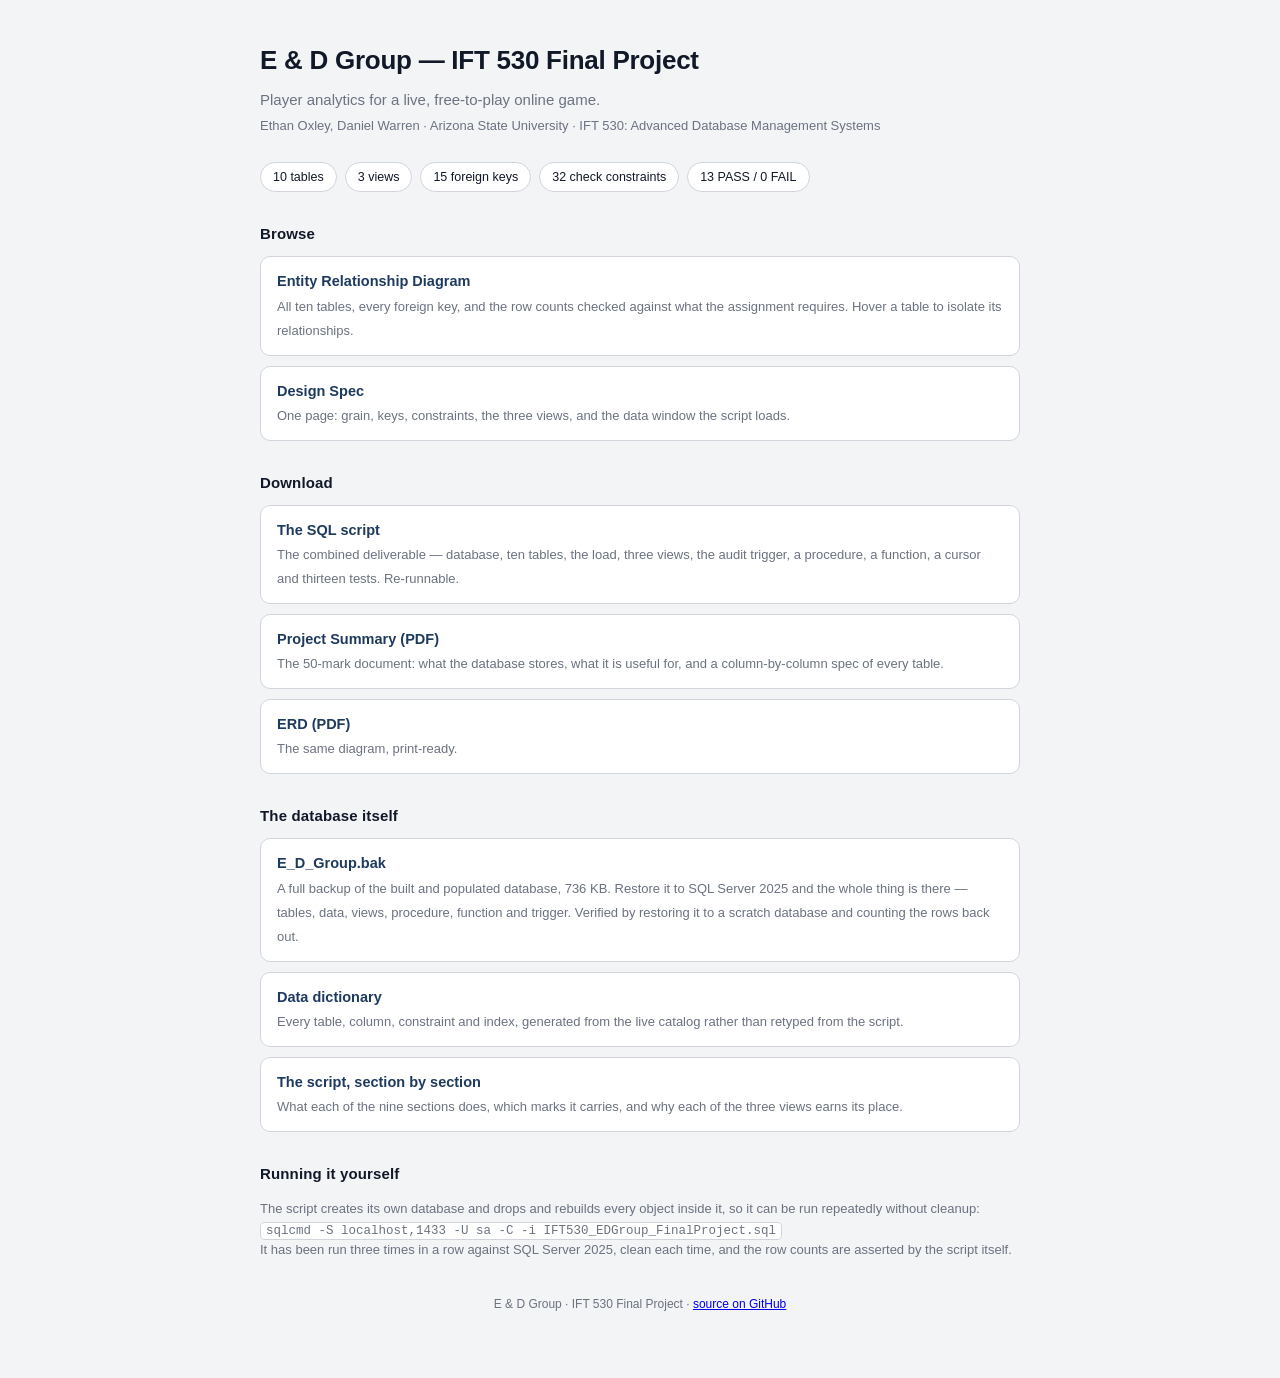
==== docs/index.html @ a3aa0eaf "Initial commit: E & D Group IFT 530 final project" ====
<!doctype html>
<html lang="en">
<head>
<meta charset="utf-8">
<meta name="viewport" content="width=device-width, initial-scale=1">
<title>E &amp; D Group — IFT 530 Final Project</title>
<style>
  :root {
    --ink:#111827; --muted:#6b7280; --line:#d1d5db; --bg:#f3f4f6;
    --card:#ffffff; --accent:#1e3a5f;
  }
  * { box-sizing:border-box; }
  body {
    margin:0; padding:40px 16px 64px; background:var(--bg); color:var(--ink);
    font:15px/1.6 -apple-system, BlinkMacSystemFont, "Segoe UI", Helvetica, Arial, sans-serif;
  }
  .wrap { max-width:760px; margin:0 auto; }
  h1 { margin:0 0 6px; font-size:26px; letter-spacing:-0.01em; }
  .sub { color:var(--muted); margin:0 0 4px; }
  .meta { color:var(--muted); font-size:13px; margin:0 0 26px; }
  h2 { font-size:15px; margin:30px 0 10px; letter-spacing:.01em; }
  ul.links { list-style:none; padding:0; margin:0; }
  ul.links li { margin-bottom:10px; }
  a.card {
    display:block; background:var(--card); border:1px solid var(--line);
    border-radius:10px; padding:13px 16px; text-decoration:none; color:inherit;
  }
  a.card:hover { border-color:var(--accent); }
  a.card b { display:block; color:var(--accent); font-size:14.5px; }
  a.card span { color:var(--muted); font-size:13px; }
  .stats { display:flex; flex-wrap:wrap; gap:8px; padding:0; margin:0 0 8px;
           list-style:none; }
  .stats li { background:var(--card); border:1px solid var(--line);
              border-radius:999px; padding:4px 12px; font-size:12.5px; }
  p.note { color:var(--muted); font-size:13px; }
  code { font:12.5px ui-monospace, SFMono-Regular, Menlo, monospace;
         background:var(--card); border:1px solid var(--line);
         border-radius:4px; padding:1px 5px; }
  footer { color:var(--muted); font-size:12px; margin-top:34px;
           text-align:center; }
  @media (prefers-color-scheme: dark) {
    :root:not([data-theme="light"]) {
      --ink:#e5e7eb; --muted:#9ca3af; --line:#374151; --bg:#111827;
      --card:#1f2937; --accent:#93c5fd;
    }
  }
  :root[data-theme="dark"] {
    --ink:#e5e7eb; --muted:#9ca3af; --line:#374151; --bg:#111827;
    --card:#1f2937; --accent:#93c5fd;
  }
</style>
</head>
<body>
<div class="wrap">
  <h1>E &amp; D Group &mdash; IFT 530 Final Project</h1>
  <p class="sub">Player analytics for a live, free-to-play online game.</p>
  <p class="meta">Ethan Oxley, Daniel Warren &middot; Arizona State University
    &middot; IFT 530: Advanced Database Management Systems</p>

  <ul class="stats">
    <li>10 tables</li><li>3 views</li><li>15 foreign keys</li>
    <li>32 check constraints</li><li>13 PASS / 0 FAIL</li>
  </ul>

  <h2>Browse</h2>
  <ul class="links">
    <li><a class="card" href="erd.html">
      <b>Entity Relationship Diagram</b>
      <span>All ten tables, every foreign key, and the row counts checked
        against what the assignment requires. Hover a table to isolate its
        relationships.</span></a></li>
    <li><a class="card" href="design_spec.html">
      <b>Design Spec</b>
      <span>One page: grain, keys, constraints, the three views, and the
        data window the script loads.</span></a></li>
  </ul>

  <h2>Download</h2>
  <!-- Pages serves /docs as the site root, so these point at the
       repository rather than up a directory. -->
  <ul class="links">
    <li><a class="card" href="https://github.com/dw425/e-d-group-ift530-final/raw/main/IFT530_EDGroup_FinalProject.txt">
      <b>The SQL script</b>
      <span>The combined deliverable &mdash; database, ten tables, the load,
        three views, the audit trigger, a procedure, a function, a cursor and
        thirteen tests. Re-runnable.</span></a></li>
    <li><a class="card" href="https://github.com/dw425/e-d-group-ift530-final/raw/main/IFT530_EDGroup_FinalProjectSummary.pdf">
      <b>Project Summary (PDF)</b>
      <span>The 50-mark document: what the database stores, what it is
        useful for, and a column-by-column spec of every table.</span></a></li>
    <li><a class="card" href="EDGroup_ERD.pdf">
      <b>ERD (PDF)</b>
      <span>The same diagram, print-ready.</span></a></li>
  </ul>

  <h2>The database itself</h2>
  <ul class="links">
    <li><a class="card" href="https://github.com/dw425/e-d-group-ift530-final/raw/main/database/E_D_Group.bak">
      <b>E_D_Group.bak</b>
      <span>A full backup of the built and populated database, 736&nbsp;KB.
        Restore it to SQL Server 2025 and the whole thing is there &mdash;
        tables, data, views, procedure, function and trigger. Verified by
        restoring it to a scratch database and counting the rows back
        out.</span></a></li>
    <li><a class="card" href="https://github.com/dw425/e-d-group-ift530-final/blob/main/database/DATA_DICTIONARY.md">
      <b>Data dictionary</b>
      <span>Every table, column, constraint and index, generated from the
        live catalog rather than retyped from the script.</span></a></li>
    <li><a class="card" href="https://github.com/dw425/e-d-group-ift530-final/blob/main/parts/README.md">
      <b>The script, section by section</b>
      <span>What each of the nine sections does, which marks it carries,
        and why each of the three views earns its place.</span></a></li>
  </ul>

  <h2>Running it yourself</h2>
  <p class="note">The script creates its own database and drops and rebuilds
    every object inside it, so it can be run repeatedly without cleanup:<br>
    <code>sqlcmd -S localhost,1433 -U sa -C -i IFT530_EDGroup_FinalProject.sql</code>
    <br>It has been run three times in a row against SQL Server 2025, clean
    each time, and the row counts are asserted by the script itself.</p>

  <footer>E &amp; D Group &middot; IFT 530 Final Project &middot; <a href="https://github.com/dw425/e-d-group-ift530-final">source on GitHub</a></footer>
</div>
</body>
</html>
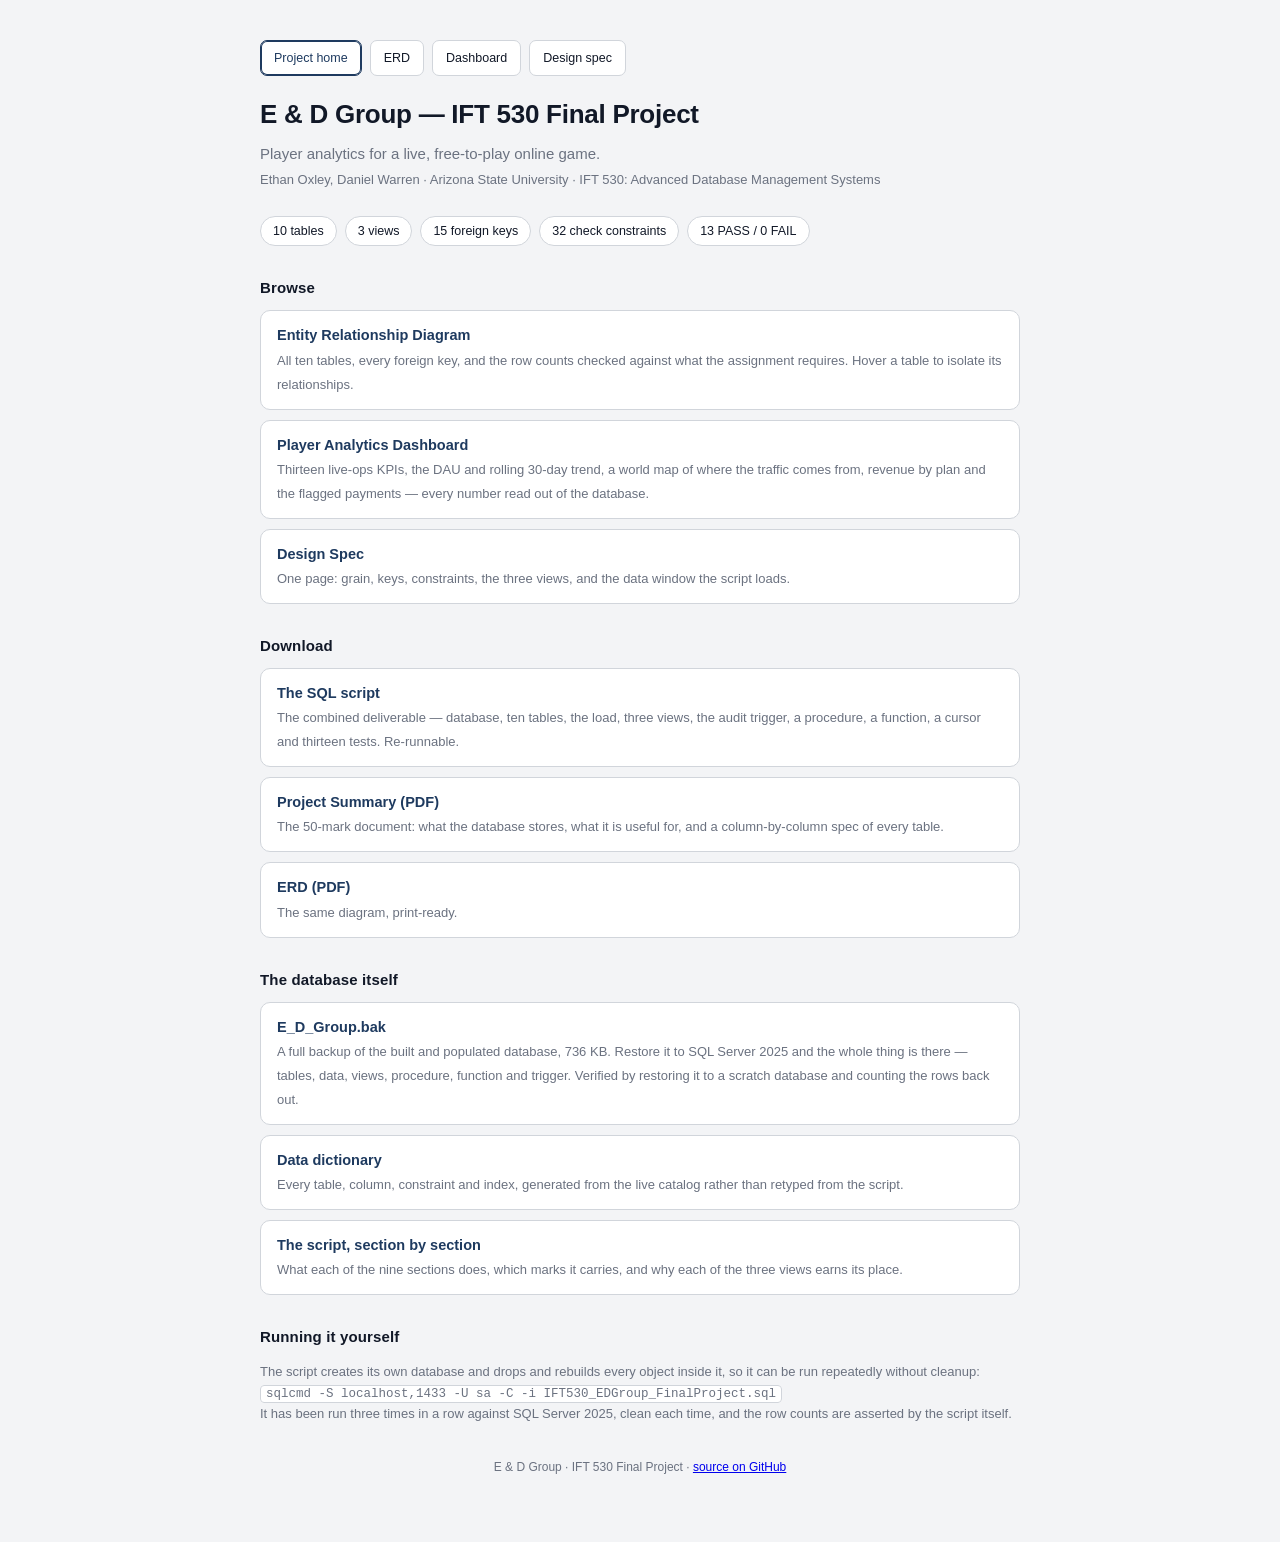
==== commit 2f9ed493: "Player analytics dashboard, and site navigation on every page tools/dashboard_html.py builds docs/da" ====
--- a/docs/index.html
+++ b/docs/index.html
@@ -28,6 +28,14 @@
   a.card:hover { border-color:var(--accent); }
   a.card b { display:block; color:var(--accent); font-size:14.5px; }
   a.card span { color:var(--muted); font-size:13px; }
+  .sitenav { display:flex; gap:8px; flex-wrap:wrap; margin:0 0 18px; }
+  .sitenav a { display:inline-block; padding:7px 13px; border:1px solid var(--line);
+    border-radius:7px; background:var(--card,#fff); color:var(--ink);
+    font-size:12.5px; font-weight:500; text-decoration:none; }
+  .sitenav a:hover { border-color:var(--accent); color:var(--accent); }
+  .sitenav a.on { border-color:var(--accent); color:var(--accent);
+    box-shadow:inset 0 0 0 1px var(--accent); }
+  @media print { .sitenav { display:none; } }
   .stats { display:flex; flex-wrap:wrap; gap:8px; padding:0; margin:0 0 8px;
            list-style:none; }
   .stats li { background:var(--card); border:1px solid var(--line);
@@ -52,6 +60,12 @@
 </head>
 <body>
 <div class="wrap">
+  <nav class="sitenav">
+    <a class="on" href="index.html">Project home</a>
+    <a href="erd.html">ERD</a>
+    <a href="dashboard.html">Dashboard</a>
+    <a href="design_spec.html">Design spec</a>
+  </nav>
   <h1>E &amp; D Group &mdash; IFT 530 Final Project</h1>
   <p class="sub">Player analytics for a live, free-to-play online game.</p>
   <p class="meta">Ethan Oxley, Daniel Warren &middot; Arizona State University
@@ -69,6 +83,11 @@
       <span>All ten tables, every foreign key, and the row counts checked
         against what the assignment requires. Hover a table to isolate its
         relationships.</span></a></li>
+    <li><a class="card" href="dashboard.html">
+      <b>Player Analytics Dashboard</b>
+      <span>Thirteen live-ops KPIs, the DAU and rolling 30-day trend, a world
+        map of where the traffic comes from, revenue by plan and the flagged
+        payments &mdash; every number read out of the database.</span></a></li>
     <li><a class="card" href="design_spec.html">
       <b>Design Spec</b>
       <span>One page: grain, keys, constraints, the three views, and the
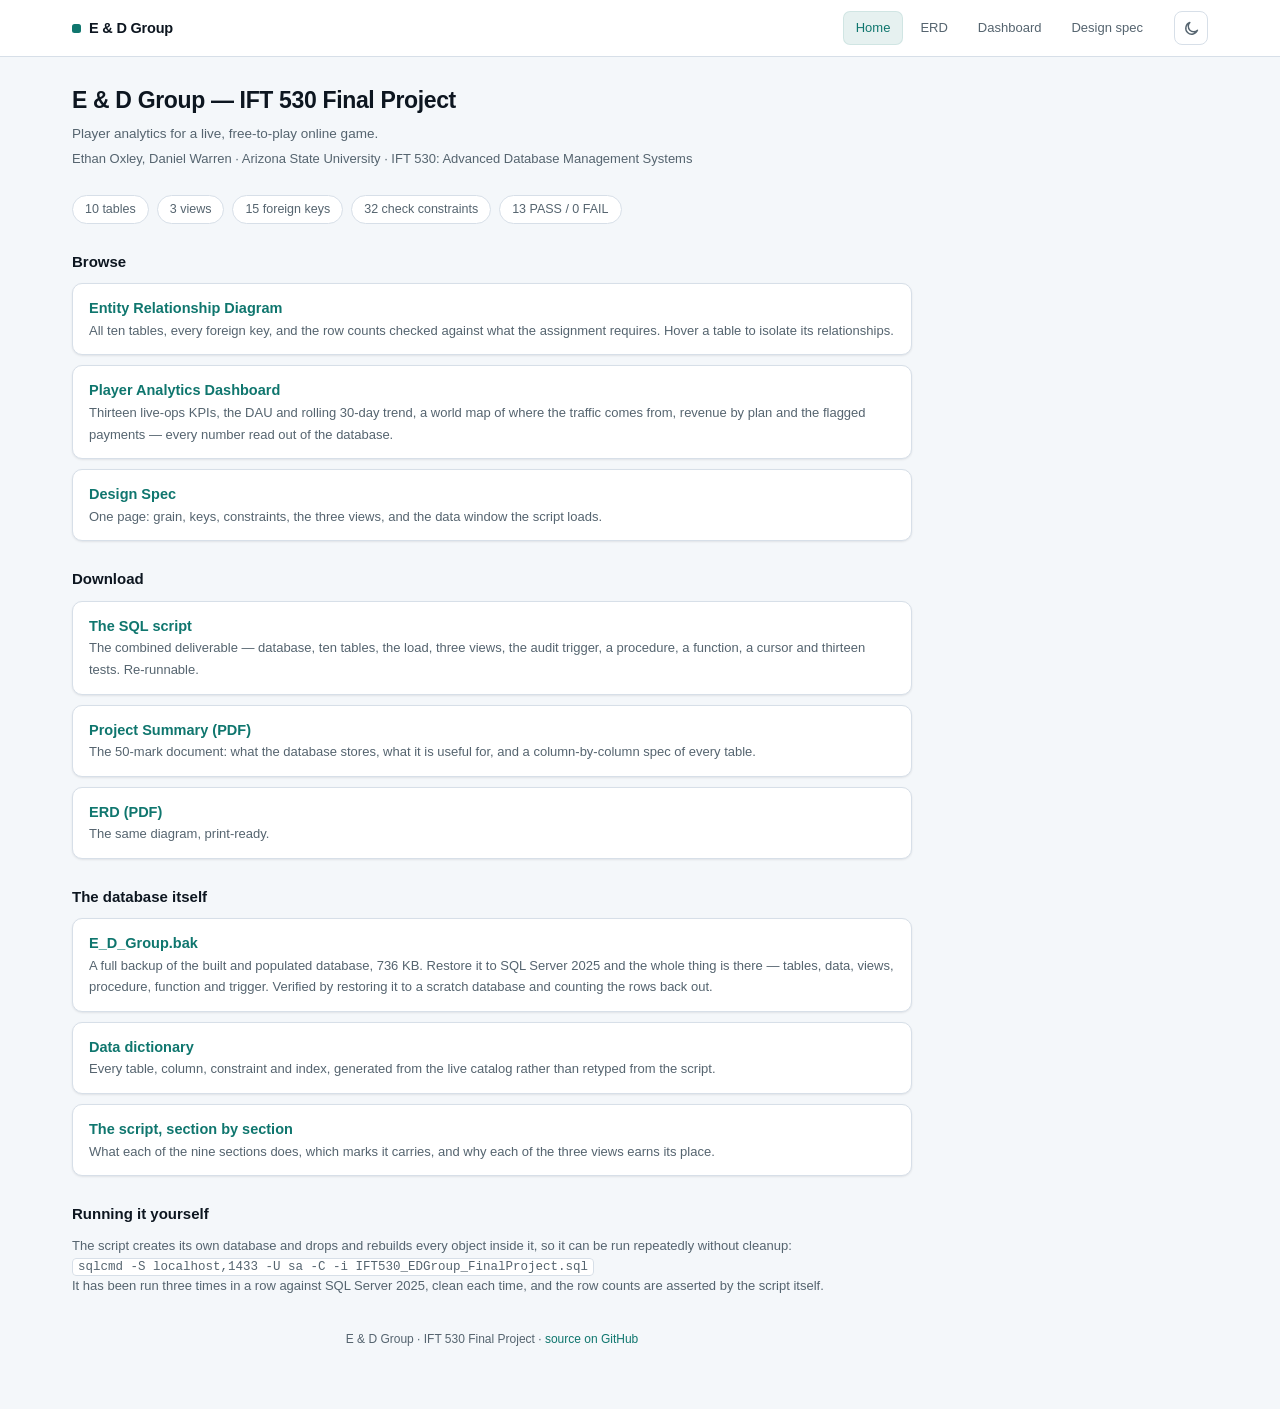
==== commit 413ded09: "One design system across all four pages, with a theme switch that sticks The pages had grown three d" ====
--- a/docs/index.html
+++ b/docs/index.html
@@ -4,21 +4,12 @@
 <meta charset="utf-8">
 <meta name="viewport" content="width=device-width, initial-scale=1">
 <title>E &amp; D Group — IFT 530 Final Project</title>
+<link rel="stylesheet" href="site.css">
+<script>try{var t=localStorage.getItem('edg-theme')||(window.matchMedia&&window.matchMedia('(prefers-color-scheme: dark)').matches?'dark':'light');document.documentElement.setAttribute('data-theme',t);}catch(e){}</script>
 <style>
-  :root {
-    --ink:#111827; --muted:#6b7280; --line:#d1d5db; --bg:#f3f4f6;
-    --card:#ffffff; --accent:#1e3a5f;
-  }
-  * { box-sizing:border-box; }
-  body {
-    margin:0; padding:40px 16px 64px; background:var(--bg); color:var(--ink);
-    font:15px/1.6 -apple-system, BlinkMacSystemFont, "Segoe UI", Helvetica, Arial, sans-serif;
-  }
-  .wrap { max-width:760px; margin:0 auto; }
-  h1 { margin:0 0 6px; font-size:26px; letter-spacing:-0.01em; }
+  .wrap > * { max-width:840px; }
   .sub { color:var(--muted); margin:0 0 4px; }
   .meta { color:var(--muted); font-size:13px; margin:0 0 26px; }
-  h2 { font-size:15px; margin:30px 0 10px; letter-spacing:.01em; }
   ul.links { list-style:none; padding:0; margin:0; }
   ul.links li { margin-bottom:10px; }
   a.card {
@@ -28,14 +19,6 @@
   a.card:hover { border-color:var(--accent); }
   a.card b { display:block; color:var(--accent); font-size:14.5px; }
   a.card span { color:var(--muted); font-size:13px; }
-  .sitenav { display:flex; gap:8px; flex-wrap:wrap; margin:0 0 18px; }
-  .sitenav a { display:inline-block; padding:7px 13px; border:1px solid var(--line);
-    border-radius:7px; background:var(--card,#fff); color:var(--ink);
-    font-size:12.5px; font-weight:500; text-decoration:none; }
-  .sitenav a:hover { border-color:var(--accent); color:var(--accent); }
-  .sitenav a.on { border-color:var(--accent); color:var(--accent);
-    box-shadow:inset 0 0 0 1px var(--accent); }
-  @media print { .sitenav { display:none; } }
   .stats { display:flex; flex-wrap:wrap; gap:8px; padding:0; margin:0 0 8px;
            list-style:none; }
   .stats li { background:var(--card); border:1px solid var(--line);
@@ -46,26 +29,22 @@
          border-radius:4px; padding:1px 5px; }
   footer { color:var(--muted); font-size:12px; margin-top:34px;
            text-align:center; }
-  @media (prefers-color-scheme: dark) {
-    :root:not([data-theme="light"]) {
-      --ink:#e5e7eb; --muted:#9ca3af; --line:#374151; --bg:#111827;
-      --card:#1f2937; --accent:#93c5fd;
-    }
-  }
-  :root[data-theme="dark"] {
-    --ink:#e5e7eb; --muted:#9ca3af; --line:#374151; --bg:#111827;
-    --card:#1f2937; --accent:#93c5fd;
-  }
 </style>
 </head>
 <body>
+<div class="topbar">
+  <div class="topbar-in">
+    <a class="brand" href="index.html"><span class="mark"></span>E &amp; D Group</a>
+    <nav class="sitenav">
+      <a class="on" href="index.html">Home</a>
+      <a href="erd.html">ERD</a>
+      <a href="dashboard.html">Dashboard</a>
+      <a href="design_spec.html">Design spec</a>
+    </nav>
+    <button class="themetoggle" type="button" aria-label="Switch theme"><svg class="i-sun" viewBox="0 0 24 24" fill="none" stroke="currentColor" stroke-width="2" stroke-linecap="round"><circle cx="12" cy="12" r="4.2"/><path d="M12 2.6v2.2M12 19.2v2.2M2.6 12h2.2M19.2 12h2.2M5.1 5.1l1.6 1.6M17.3 17.3l1.6 1.6M18.9 5.1l-1.6 1.6M6.7 17.3l-1.6 1.6"/></svg><svg class="i-moon" viewBox="0 0 24 24" fill="none" stroke="currentColor" stroke-width="2" stroke-linecap="round" stroke-linejoin="round"><path d="M20.5 14.3A8.5 8.5 0 1 1 9.7 3.5a6.8 6.8 0 0 0 10.8 10.8z"/></svg></button>
+  </div>
+</div>
 <div class="wrap">
-  <nav class="sitenav">
-    <a class="on" href="index.html">Project home</a>
-    <a href="erd.html">ERD</a>
-    <a href="dashboard.html">Dashboard</a>
-    <a href="design_spec.html">Design spec</a>
-  </nav>
   <h1>E &amp; D Group &mdash; IFT 530 Final Project</h1>
   <p class="sub">Player analytics for a live, free-to-play online game.</p>
   <p class="meta">Ethan Oxley, Daniel Warren &middot; Arizona State University
@@ -140,5 +119,6 @@
 
   <footer>E &amp; D Group &middot; IFT 530 Final Project &middot; <a href="https://github.com/dw425/e-d-group-ift530-final">source on GitHub</a></footer>
 </div>
+<script src="site.js"></script>
 </body>
 </html>
--- a/docs/site.css
+++ b/docs/site.css
@@ -0,0 +1,192 @@
+/* ==========================================================================
+   E & D Group - shared design system
+   One palette, one header, one set of components for all four pages.
+   Themes switch on <html data-theme="light|dark">; docs/site.js sets it and
+   remembers the choice, so it carries from page to page.
+   ========================================================================== */
+
+:root {
+  /* surfaces and text */
+  --bg:#f4f7fa;  --surface:#ffffff;  --surface-2:#eef2f7;
+  --border:#d7dfe8;  --border-soft:#e8edf3;
+  --text:#0d1620;  --muted:#55646f;  --dim:#86929f;
+  /* brand */
+  --accent:#0f766e;  --accent-soft:rgba(15,118,110,.10);
+  /* semantic, used for colour coding across every page */
+  --c-teal:#0d9488;    --c-teal-soft:rgba(13,148,136,.13);
+  --c-blue:#2563eb;    --c-blue-soft:rgba(37,99,235,.12);
+  --c-violet:#7c3aed;  --c-violet-soft:rgba(124,58,237,.12);
+  --c-amber:#b45309;   --c-amber-soft:rgba(180,83,9,.13);
+  --c-rose:#be123c;    --c-rose-soft:rgba(190,18,60,.12);
+  --c-green:#15803d;   --c-green-soft:rgba(21,128,61,.13);
+  --shadow:0 1px 2px rgba(13,22,32,.05), 0 1px 3px rgba(13,22,32,.04);
+  /* legacy aliases, so page-specific rules written before this file
+     keep working against the shared palette */
+  --ink:var(--text);  --line:var(--border);  --card:var(--surface);
+  --mono:ui-monospace, SFMono-Regular, Menlo, Consolas, monospace;
+  --sans:-apple-system, BlinkMacSystemFont, "Segoe UI", Roboto, Helvetica,
+         Arial, sans-serif;
+}
+
+[data-theme="dark"] {
+  --bg:#0a0e13;  --surface:#111922;  --surface-2:#0e151d;
+  --border:#1f2b37;  --border-soft:#18222c;
+  --text:#e6edf3;  --muted:#8b98a5;  --dim:#5d6b7a;
+  --accent:#2dd4bf;  --accent-soft:rgba(45,212,191,.13);
+  --c-teal:#2dd4bf;    --c-teal-soft:rgba(45,212,191,.15);
+  --c-blue:#60a5fa;    --c-blue-soft:rgba(96,165,250,.15);
+  --c-violet:#a78bfa;  --c-violet-soft:rgba(167,139,250,.15);
+  --c-amber:#fbbf24;   --c-amber-soft:rgba(251,191,36,.15);
+  --c-rose:#fb7185;    --c-rose-soft:rgba(251,113,133,.15);
+  --c-green:#34d399;   --c-green-soft:rgba(52,211,153,.15);
+  --shadow:0 1px 2px rgba(0,0,0,.4);
+}
+
+/* Before site.js runs there is no data-theme; follow the system so the
+   first paint is never the wrong colour. */
+@media (prefers-color-scheme:dark) {
+  :root:not([data-theme="light"]) {
+    --bg:#0a0e13;  --surface:#111922;  --surface-2:#0e151d;
+    --border:#1f2b37;  --border-soft:#18222c;
+    --text:#e6edf3;  --muted:#8b98a5;  --dim:#5d6b7a;
+    --accent:#2dd4bf;  --accent-soft:rgba(45,212,191,.13);
+    --c-teal:#2dd4bf;    --c-teal-soft:rgba(45,212,191,.15);
+    --c-blue:#60a5fa;    --c-blue-soft:rgba(96,165,250,.15);
+    --c-violet:#a78bfa;  --c-violet-soft:rgba(167,139,250,.15);
+    --c-amber:#fbbf24;   --c-amber-soft:rgba(251,191,36,.15);
+    --c-rose:#fb7185;    --c-rose-soft:rgba(251,113,133,.15);
+    --c-green:#34d399;   --c-green-soft:rgba(52,211,153,.15);
+    --shadow:0 1px 2px rgba(0,0,0,.4);
+  }
+}
+
+* { box-sizing:border-box; }
+html { -webkit-text-size-adjust:100%; }
+body {
+  margin:0; background:var(--bg); color:var(--text);
+  font:14px/1.55 var(--sans); -webkit-font-smoothing:antialiased;
+}
+a { color:var(--accent); text-decoration:none; }
+a:hover { text-decoration:underline; }
+code { font:12.5px var(--mono); }
+
+/* ------------------------------------------------- the header, every page */
+.topbar {
+  position:sticky; top:0; z-index:50; background:var(--surface);
+  border-bottom:1px solid var(--border);
+}
+.topbar-in {
+  max-width:1180px; margin:0 auto; padding:0 22px; height:56px;
+  display:flex; align-items:center; gap:18px;
+}
+.brand {
+  font-weight:680; font-size:14.5px; color:var(--text); letter-spacing:-.2px;
+  white-space:nowrap; display:flex; align-items:center; gap:8px;
+}
+.brand:hover { text-decoration:none; color:var(--accent); }
+.brand .mark {
+  width:9px; height:9px; border-radius:2.5px; background:var(--accent);
+  display:inline-block;
+}
+.sitenav { display:flex; gap:4px; flex-wrap:wrap; margin-left:auto; }
+.sitenav a {
+  display:inline-block; padding:6px 12px; border-radius:7px;
+  color:var(--muted); font-size:13px; font-weight:520;
+  border:1px solid transparent; white-space:nowrap;
+}
+.sitenav a:hover {
+  color:var(--text); background:var(--surface-2); text-decoration:none;
+}
+.sitenav a.on {
+  color:var(--accent); background:var(--accent-soft);
+  border-color:var(--accent-soft);
+}
+.themetoggle {
+  flex:0 0 auto; width:34px; height:34px; display:grid; place-items:center;
+  border:1px solid var(--border); border-radius:8px; background:var(--surface);
+  color:var(--muted); cursor:pointer; padding:0;
+}
+.themetoggle:hover { color:var(--accent); border-color:var(--accent); }
+.themetoggle svg { width:17px; height:17px; display:block; }
+.themetoggle .i-sun { display:none; }
+[data-theme="dark"] .themetoggle .i-sun { display:block; }
+[data-theme="dark"] .themetoggle .i-moon { display:none; }
+@media (prefers-color-scheme:dark) {
+  :root:not([data-theme="light"]) .themetoggle .i-sun { display:block; }
+  :root:not([data-theme="light"]) .themetoggle .i-moon { display:none; }
+}
+
+/* ------------------------------------------------------------- page shell */
+.wrap { max-width:1180px; margin:0 auto; padding:26px 22px 60px; }
+/* Prose wants a short line; the container stays the same width on every
+   page so headings always line up with the brand in the header. */
+.measure, .wrap.prose > * { max-width:820px; }
+.pagehead { margin:0 0 20px; }
+h1, .pagehead h1 {
+  margin:0 0 5px; font-size:23px; font-weight:650;
+  letter-spacing:-.35px;
+}
+.sub { color:var(--muted); margin:0; font-size:13.5px; }
+.meta { color:var(--dim); margin:6px 0 0; font-size:12.5px; }
+h2 { font-size:15px; margin:26px 0 10px; font-weight:620; }
+.eyebrow {
+  font-size:11px; text-transform:uppercase; letter-spacing:.9px;
+  color:var(--muted); margin:0 0 3px; font-weight:620;
+}
+.note { color:var(--dim); font-size:12px; margin:0 0 14px; }
+
+/* --------------------------------------------------------------- surfaces */
+.panel, .card {
+  background:var(--surface); border:1px solid var(--border);
+  border-radius:12px; padding:16px 18px; box-shadow:var(--shadow);
+}
+.stats { display:flex; flex-wrap:wrap; gap:8px; margin:14px 0 0; padding:0;
+  list-style:none; }
+.stats li {
+  background:var(--surface); border:1px solid var(--border);
+  border-radius:999px; padding:4px 12px; font-size:12px; color:var(--muted);
+}
+.stats b { font-size:13px; color:var(--text); }
+
+/* ----------------------------------------------------------------- tables */
+table { width:100%; border-collapse:collapse; font-size:12.5px; }
+th {
+  text-align:left; color:var(--muted); font-weight:620; font-size:11px;
+  text-transform:uppercase; letter-spacing:.6px; padding:0 10px 7px 0;
+  border-bottom:1px solid var(--border);
+}
+td { padding:7px 10px 7px 0; border-bottom:1px solid var(--border-soft);
+  font-variant-numeric:tabular-nums; }
+tr:last-child td { border-bottom:0; }
+td.num, th.num, td.r, th.r { text-align:right; }
+
+/* ------------------------------------------------------------------- tags */
+.tag {
+  display:inline-block; padding:1px 7px; border-radius:5px; font-size:10px;
+  font-weight:660; text-transform:uppercase; letter-spacing:.4px;
+}
+.tag.teal   { background:var(--c-teal-soft);   color:var(--c-teal); }
+.tag.blue   { background:var(--c-blue-soft);   color:var(--c-blue); }
+.tag.violet { background:var(--c-violet-soft); color:var(--c-violet); }
+.tag.amber  { background:var(--c-amber-soft);  color:var(--c-amber); }
+.tag.rose   { background:var(--c-rose-soft);   color:var(--c-rose); }
+.tag.green  { background:var(--c-green-soft);  color:var(--c-green); }
+.tag.gray   { background:var(--surface-2);     color:var(--muted); }
+
+footer.sitefoot {
+  margin-top:34px; padding-top:18px; border-top:1px solid var(--border);
+  color:var(--dim); font-size:12px; line-height:1.75;
+}
+
+@media (max-width:720px) {
+  .topbar-in { height:auto; padding:10px 16px; flex-wrap:wrap; gap:10px; }
+  .sitenav { margin-left:0; order:3; width:100%; }
+  .themetoggle { margin-left:auto; }
+  .wrap { padding:20px 16px 48px; }
+}
+
+@media print {
+  .topbar, .themetoggle { display:none !important; }
+  body { background:#fff; color:#000; }
+  .panel, .card { box-shadow:none; }
+}
